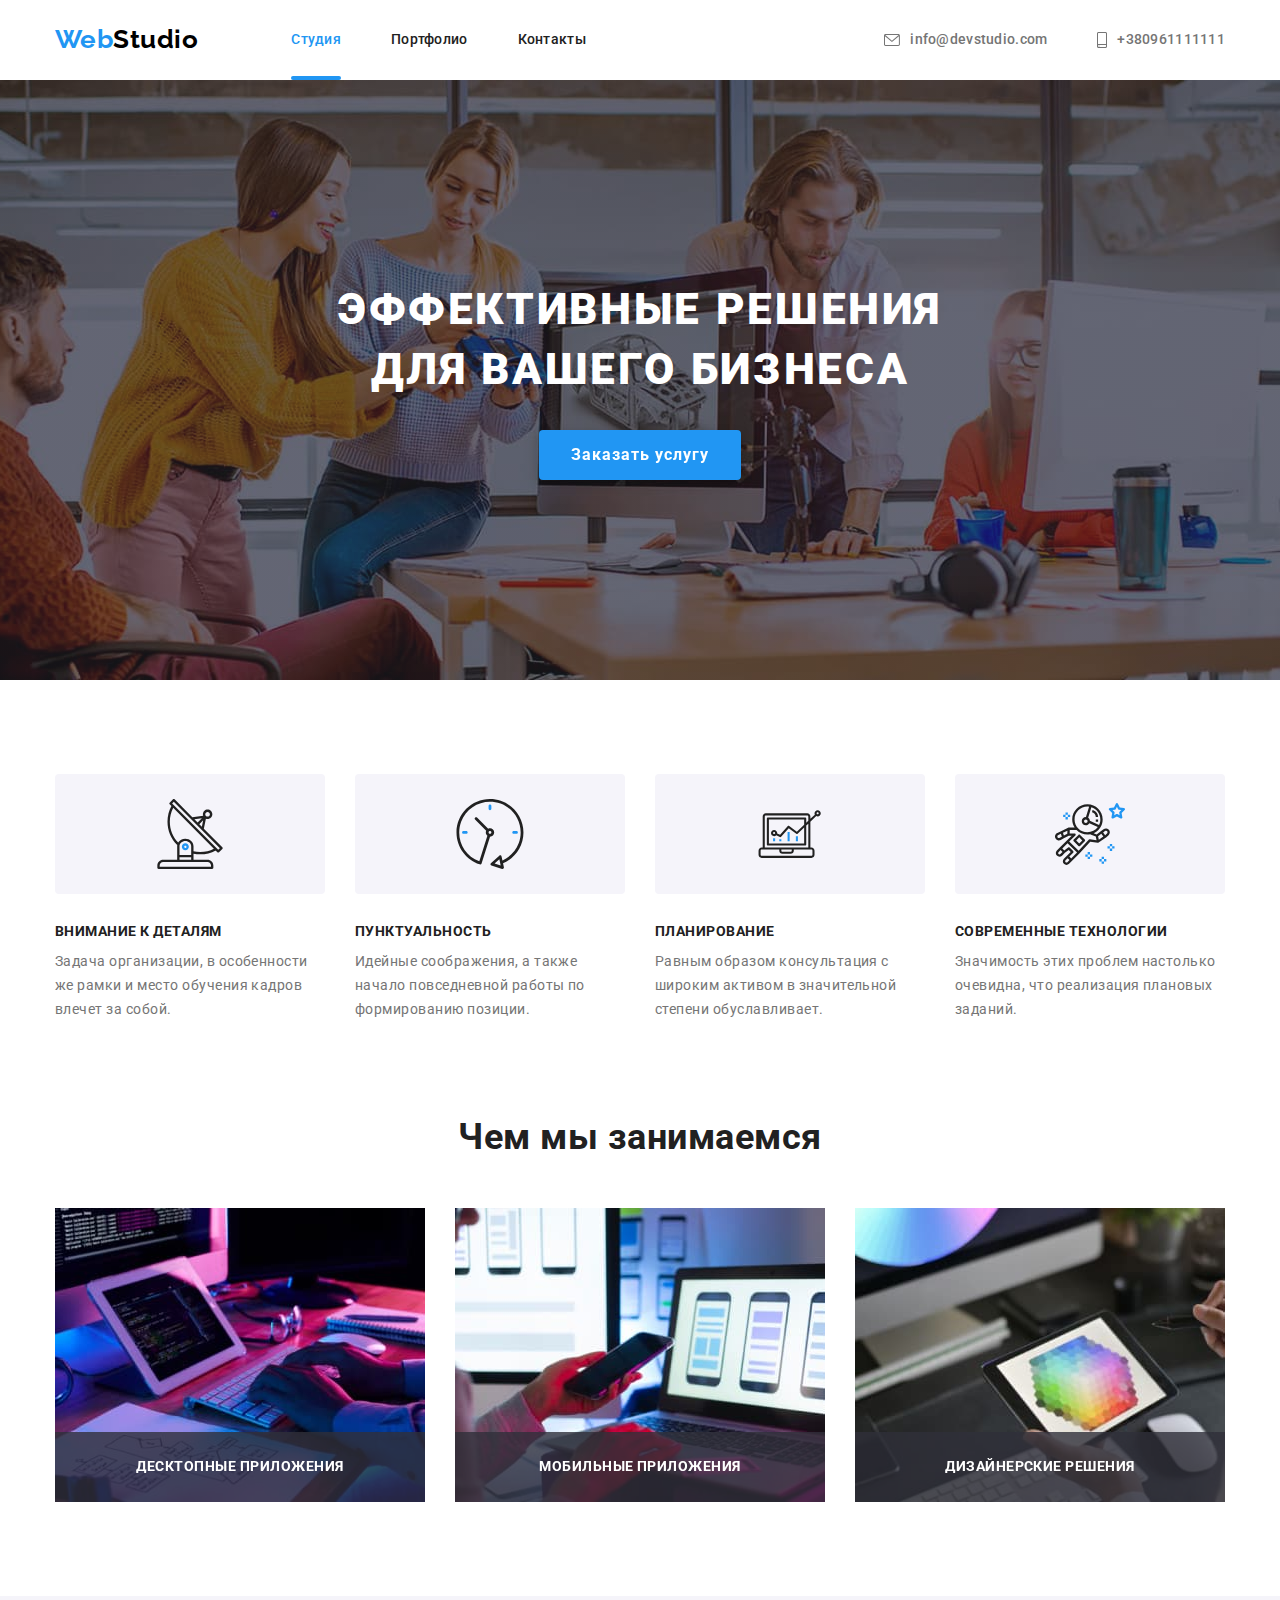
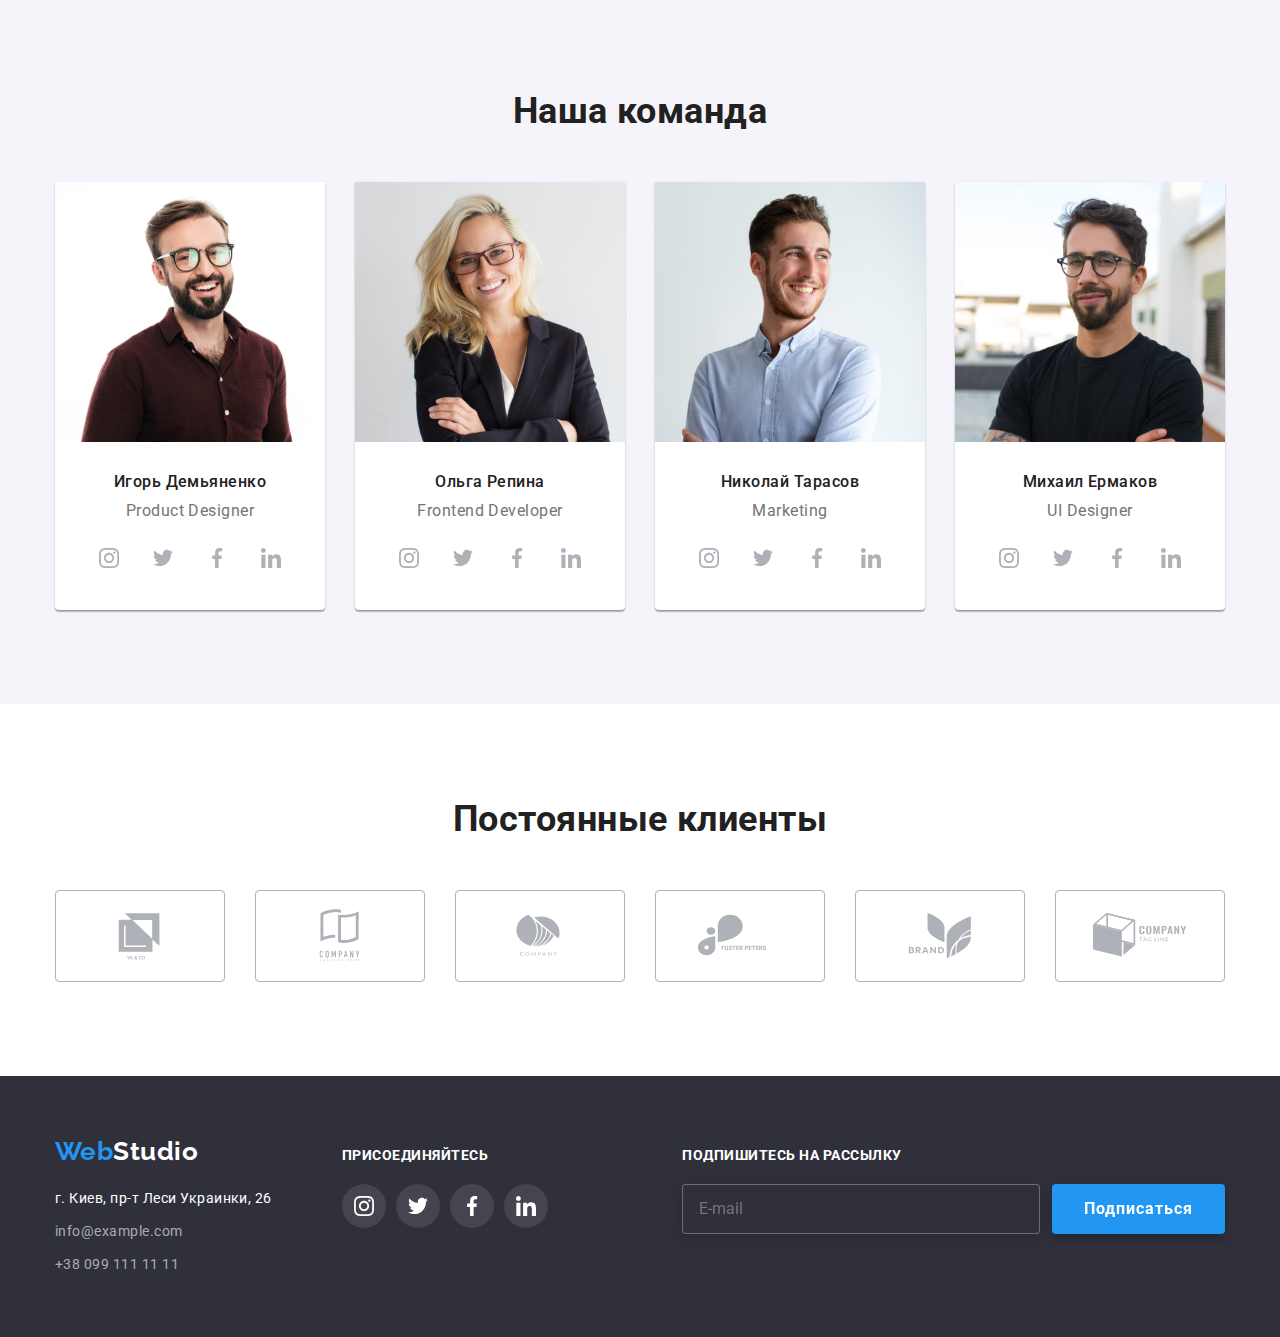
==== index.html @ 72ffa704 "Change background-image" ====
<!DOCTYPE html>
<html lang="ru">
<head>
    <meta charset="UTF-8">
    <meta http-equiv="X-UA-Compatible" content="IE=edge">
    <meta name="viewport" content="width=device-width, initial-scale=1.0">
    <title>Студия</title>
    <link rel="preconnect" href="https://fonts.googleapis.com">
    <link rel="preconnect" href="https://fonts.gstatic.com" crossorigin>
    <link href="https://fonts.googleapis.com/css2?family=Raleway:wght@700&family=Roboto:wght@400;500;700;900&display=swap"
        rel="stylesheet">
    <link rel="stylesheet" href="https://cdnjs.cloudflare.com/ajax/libs/modern-normalize/1.1.0/modern-normalize.min.css">
    <link rel="stylesheet" href="./css/style.css">
</head>
<body>
    <!-- Header section -->
    <header class="page-header">
        <div class="container page-nav">
            <nav class="main-nav">
                <a href="/" class="logo" lang="en"> Web<span class="logo-dark">Studio</span></a>
                <ul class="site-nav list">
                    <li class="site-nav-item"><a href="./index.html" class="nav-link current">Студия</a></li>
                    <li class="site-nav-item"><a href="./portfolio.html" class="nav-link">Портфолио</a></li>
                    <li class="site-nav-item"><a href="" class="nav-link">Контакты</a></li>
                    
                </ul>
            </nav>
            
            <ul class="auth-nav list">
                <li class="auth-item"><a href="mailto:info@devstudio.com" class="auth-link">
                    <svg class="nav-icon" width="16" height="12">
                        <use href="./images/icons.svg#icon-envelope"></use>
                    </svg>
                    info@devstudio.com</a></li>
                <li class="auth-item"><a href="tel:+380961111111" class="auth-link">
                    <svg class="nav-icon" width="10" height="16">
                    <use href="./images/icons.svg#icon-smartphone"></use>
                </svg>
                +380961111111</a></li>
            </ul>
        </div>
    </header>
    <!-- Main section -->
    <main>
        <section class="hero-section">
            <h1 class="hero-title">Эффективные решения для вашего бизнеса</h1>
            <button type="button" class="hero-button" data-modal-open>Заказать услугу</button>
            <div class="backdrop is-hidden" data-modal>
                <div class="modal">
                    <button type="button" class="modal-btn" data-modal-close>
                        <svg class="modal-close-btn" width="18" height="18">
                            <use href="./images/icons.svg#icon-close-black"></use>
                        </svg>
                    </button>
                    <form action="" class="registration-form">
                        <h2 class="registration-title">
                            Оставьте свои данные, мы вам перезвоним
                        </h2>
                        <div class="registration-field">
                            <label class="registration-label">
                                <span class="registration-label-title">Имя</span>
                                <div class="registration-input-form">
                                    <input type="text" class="registration-input" name="name">
                                    <svg class="reg-icon" width="18" height="18">
                                        <use href="./images/icons.svg#icon-person-black-18"></use>
                                    </svg>
                                </div>

                            </label>
                        </div>
                        <div class="registration-field">
                            <label class="registration-label">
                                <span class="registration-label-title">Телефон</span>
                                <div class="registration-input-form">
                                    <input type="tel" class="registration-input" name="tel">
                                    <svg class="reg-icon" width="18" height="18">
                                        <use href="./images/icons.svg#icon-phone-black"></use>
                                    </svg>
                                </div>
                            </label>
                        </div>
                        <div class="registration-field">
                            <label class="registration-label">
                                <span class="registration-label-title">Почта</span>
                                <div class="registration-input-form">
                                    <input type="email" class="registration-input" name="email">
                                    <svg class="reg-icon" width="18" height="18">
                                        <use href="./images/icons.svg#icon-email-black"></use>
                                    </svg>
                                </div>
                            </label>
                        </div>
                        <div class="registration-field">
                            <label class="registration-label-title" for="comments">Комментарий</label>
                            <textarea name="comments" class="registration-comments" id="comments" rows="10" placeholder="Введите текст"></textarea>
                        </div>
                        <div class="registration-field">
                            <label class="policy-title">
                                <input type="checkbox" class="policy-check" name="policy">
                                <span class="policy-icon"></span>
                                Соглашаюсь с рассылкой и принимаю Условия договора</label>
                        </div>
                        <button type="submit" class="hero-button">Отправить</button>

                    </form>
                </div>
            </div>
        </section>
        <!-- Чем мы занимаемся -->
        <section class="section">
            <div class="container">
                <h2 class="visually-hidden">Наши преимущества</h2>
                <ul class="benefits-list">
                    <li class="benefits-item">
                        <div class="benefits-icon">
                            <svg class="benefits-symbol">
                                <use href="./images/icons.svg#icon-antenna"></use>
                            </svg>
                        </div>
                        <h3 class="benefits-title">Внимание к деталям</h3>
                        <p class="benefits-description">Задача организации, в особенности же рамки и место обучения кадров влечет за
                            собой.</p>
                    </li>
                    <li class="benefits-item">
                        <div class="benefits-icon">
                            <svg class="benefits-symbol">
                                <use href="./images/icons.svg#icon-clock"></use>
                            </svg>
                        </div>
                        <h3 class="benefits-title">Пунктуальность</h3>
                        <p class="benefits-description">Идейные соображения, а также начало повседневной работы по формированию
                            позиции.</p>
                    </li>
                    <li class="benefits-item">
                        <div class="benefits-icon">
                            <svg class="benefits-symbol">
                                <use href="./images/icons.svg#icon-diagram"></use>
                            </svg>
                        </div>
                        <h3 class="benefits-title">Планирование</h3>
                        <p class="benefits-description">Равным образом консультация с широким активом в значительной степени
                            обуславливает.</p>
                    </li>
                    <li class="benefits-item">
                        <div class="benefits-icon">
                            <svg class="benefits-symbol">
                                <use href="./images/icons.svg#icon-astronaut"></use>
                            </svg>
                        </div>
                        <h3 class="benefits-title">Современные технологии</h3>
                        <p class="benefits-description">Значимость этих проблем настолько очевидна, что реализация плановых заданий.
                        </p>
                    </li>
                </ul>
            </div>
        </section>
        <section class="section works-section">
            <div class="container">
                <h2 class="works-title">Чем мы занимаемся</h2>
                <ul class="works-list">
                    <li class="works-item">
                        <div class="work-picture">
                            <img src="./images/box1.jpg" alt="Экран с кодом" width="370">
                            <div class="work-block">
                                <h3 class="work-block-title">Десктопные приложения</h3>

                            </div>
                        </div>
                    </li>
                    <li class="works-item">
                        <div class="work-picture">
                            <img src="./images/box2.jpg" alt="Экран с макетом" width="370">
                            <div class="work-block">
                                <h3 class="work-block-title">Мобильные приложения</h3>
                            </div>
                        </div>
                    </li>
                    <li class="works-item">
                        <div class="work-picture">
                            <img src="./images/box3.jpg" alt="экран планшета" width="370">
                            <div class="work-block">
                                <h3 class="work-block-title">Дизайнерские решения</h3>
                            </div>
                        </div>
                    </li>
                </ul>
            </div>
        </section>
        <!-- Наша команда -->
        <section class="section team-section">
            <div class="container">
                <h2 class="works-title">Наша команда</h2>
                <ul class="team-list">
                    <li class="team-item">
                        <img src="./images/img.jpg" alt="Игорь" width="270">
                        <div class="team-description">
                            <h3 class="work-employe">Игорь Демьяненко</h3>
                            <p lang="en" class="work-desccription">Product Designer</p>
                            <ul class="social-items">
                                <li class="social-list">
                                    <a href="" target="_blank" class="social-link">
                                        <svg class="social-icon" width="20px" height="20px" >
                                            <use href="images/icons.svg#icon-instagram"></use>
                                        </svg>
                                    </a>
                                </li>
                                <li class="social-list">
                                    <a href="" target="_blank" class="social-link">
                                        <svg class="social-icon" width="20" height="20">
                                            <use href="./images/icons.svg#icon-twitter"></use>
                                        </svg>
                                    </a>
                                </li>
                                <li class="social-list">
                                    <a href="" target="_blank" class="social-link">
                                        <svg class="social-icon" width="20" height="20">
                                            <use href="./images/icons.svg#icon-facebook"></use>
                                        </svg>
                                    </a>
                                </li>
                                <li class="social-list">
                                    <a href="" target="_blank" class="social-link">
                                        <svg class="social-icon" width="20" height="20">
                                            <use href="./images/icons.svg#icon-linkedin"></use>
                                        </svg>
                                    </a>
                                </li>
                            </ul>
                        </div>
                    </li>
                    <li class="team-item">
                        <img src="./images/img-2.jpg" alt="Ольга" width="270">
                        <div class="team-description">
                            <h3 class="work-employe">Ольга Репина</h3>
                            <p lang="en" class="work-desccription">Frontend Developer</p>
                            <ul class="social-items">
                                <li class="social-list">
                                    <a href="" target="_blank" class="social-link">
                                        <svg class="social-icon" width="20px" height="20px">
                                            <use href="images/icons.svg#icon-instagram"></use>
                                        </svg>
                                    </a>
                                </li>
                                <li class="social-list">
                                    <a href="" target="_blank" class="social-link">
                                        <svg class="social-icon" width="20" height="20">
                                            <use href="./images/icons.svg#icon-twitter"></use>
                                        </svg>
                                    </a>
                                </li>
                                <li class="social-list">
                                    <a href="" target="_blank" class="social-link">
                                        <svg class="social-icon" width="20" height="20">
                                            <use href="./images/icons.svg#icon-facebook"></use>
                                        </svg>
                                    </a>
                                </li>
                                <li class="social-list">
                                    <a href="" target="_blank" class="social-link">
                                        <svg class="social-icon" width="20" height="20">
                                            <use href="./images/icons.svg#icon-linkedin"></use>
                                        </svg>
                                    </a>
                                </li>
                            </ul>
                        </div>
                    </li>
                    <li class="team-item">
                        <img src="./images/img-3.jpg" alt="Николай" width="270">
                        <div class="team-description">
                            <h3 class="work-employe">Николай Тарасов</h3>
                            <p lang="en" class="work-desccription">Marketing</p>
                            <ul class="social-items">
                                <li class="social-list">
                                    <a href="" target="_blank" class="social-link">
                                        <svg class="social-icon" width="20px" height="20px">
                                            <use href="images/icons.svg#icon-instagram"></use>
                                        </svg>
                                    </a>
                                </li>
                                <li class="social-list">
                                    <a href="" target="_blank" class="social-link">
                                        <svg class="social-icon" width="20" height="20">
                                            <use href="./images/icons.svg#icon-twitter"></use>
                                        </svg>
                                    </a>
                                </li>
                                <li class="social-list">
                                    <a href="" target="_blank" class="social-link">
                                        <svg class="social-icon" width="20" height="20">
                                            <use href="./images/icons.svg#icon-facebook"></use>
                                        </svg>
                                    </a>
                                </li>
                                <li class="social-list">
                                    <a href="" target="_blank" class="social-link">
                                        <svg class="social-icon" width="20" height="20">
                                            <use href="./images/icons.svg#icon-linkedin"></use>
                                        </svg>
                                    </a>
                                </li>
                            </ul>
                        </div>
                    </li>
                    <li class="team-item">
                        <img src="./images/img-4.jpg" alt="Михаил" width="270">
                        <div class="team-description">
                            <h3 class="work-employe">Михаил Ермаков</h3>
                            <p lang="en" class="work-desccription">UI Designer</p>
                            <ul class="social-items">
                                <li class="social-list">
                                    <a href="" target="_blank" class="social-link">
                                        <svg class="social-icon" width="20px" height="20px">
                                            <use href="images/icons.svg#icon-instagram"></use>
                                        </svg>
                                    </a>
                                </li>
                                <li class="social-list">
                                    <a href="" target="_blank" class="social-link">
                                        <svg class="social-icon" width="20" height="20">
                                            <use href="./images/icons.svg#icon-twitter"></use>
                                        </svg>
                                    </a>
                                </li>
                                <li class="social-list">
                                    <a href="" target="_blank" class="social-link">
                                        <svg class="social-icon" width="20" height="20">
                                            <use href="./images/icons.svg#icon-facebook"></use>
                                        </svg>
                                    </a>
                                </li>
                                <li class="social-list">
                                    <a href="" target="_blank" class="social-link">
                                        <svg class="social-icon" width="20" height="20">
                                            <use href="./images/icons.svg#icon-linkedin"></use>
                                        </svg>
                                    </a>
                                </li>
                            </ul>
                        </div>
                    </li>
                </ul>
            </div>
        </section>
        <!-- Наши партнеры -->
        <section class="section">
            <div class="container">
                <h2 class="works-title"> Постоянные клиенты</h2>
                <ul class="partners">
                    <li class="partners-list"><a href="" target="_blank" class="partners-link">
                        <svg class="partners-icon" width="20px" height="20px">
                            <use href="images/icons.svg#icon-client1"></use>
                        </svg>
                    </a></li>
                    <li class="partners-list"><a href="" target="_blank" class="partners-link">
                        <svg class="partners-icon" width="20px" height="20px">
                            <use href="images/icons.svg#icon-client2"></use>
                        </svg>
                    </a></li>
                    <li class="partners-list"><a href="" target="_blank" class="partners-link">
                        <svg class="partners-icon" width="20px" height="20px">
                            <use href="images/icons.svg#icon-client3"></use>
                        </svg>
                    </a></li>
                    <li class="partners-list"><a href="" target="_blank" class="partners-link">
                        <svg class="partners-icon" width="20px" height="20px">
                            <use href="images/icons.svg#icon-client4"></use>
                        </svg>
                    </a></li>
                    <li class="partners-list"><a href="" target="_blank" class="partners-link">
                        <svg class="partners-icon" width="20px" height="20px">
                            <use href="images/icons.svg#icon-client5"></use>
                        </svg>
                    </a></li>
                    <li class="partners-list"><a href="" target="_blank" class="partners-link">
                        <svg class="partners-icon" width="20px" height="20px">
                            <use href="images/icons.svg#icon-client6"></use>
                        </svg>
                    </a></li>
                </ul>
            </div>
        </section>

    </main>

    <!-- Footer section -->
    <footer class="footer-page">
        <div class="container footer-items">
            <div class="footer-adress">
                <a href="/" class="logo footer-logo" lang="en"> Web<span class="logo-light">Studio</span></a>
                <address class="address">
                    <ul>
                        <li class="address-item"><a href="https://goo.gl/maps/YRbQZVah7VMLd3e68" target="_blank"
                                rel="noreferrer noopener" class="footer-contacts footer-maps">г. Киев, пр-т Леси Украинки, 26</a></li>
                        <li class="address-item"><a href="mailto:info@devstudio.com" class="footer-contacts">info@example.com</a></li>
                        <li class="address-item"><a href="tel:+380961111111" class="footer-contacts">+38 099 111 11 11</a></li>
                    </ul>
                </address>
            </div>
            <div class="footer-social">
                <h2 class="footer-social-title">Присоединяйтесь</h2>
                <ul class="footer-social-items">
                    <li class="footer-social-list">
                        <a href="" target="_blank" class="footer-social-link">
                            <svg class="footer-social-icon" width="20px" height="20px">
                                <use href="images/icons.svg#icon-instagram"></use>
                            </svg>
                        </a>
                    </li>
                    <li class="footer-social-list">
                        <a href="" target="_blank" class="footer-social-link">
                            <svg class="footer-social-icon" width="20" height="20">
                                <use href="./images/icons.svg#icon-twitter"></use>
                            </svg>
                        </a>
                    </li>
                    <li class="footer-social-list">
                        <a href="" target="_blank" class="footer-social-link">
                            <svg class="footer-social-icon" width="20" height="20">
                                <use href="./images/icons.svg#icon-facebook"></use>
                            </svg>
                        </a>
                    </li>
                    <li class="footer-social-list">
                        <a href="" target="_blank" class="footer-social-link">
                            <svg class="footer-social-icon" width="20" height="20">
                                <use href="./images/icons.svg#icon-linkedin"></use>
                            </svg>
                        </a>
                    </li>
                </ul>
            </div>
            <div class="footer-sign">
                <h2 class="footer-social-title">Подпишитесь на рассылку</h2>
                <form action="" class="footer-form">
                    <input type="text" class="footer-form-input" name="email" placeholder="E-mail">
                    <button type="submit" class="hero-button">Подписаться</button>
                </form>
            </div>
        </div>
    </footer>
    <script src="./js/modal.js"></script>
</body>
</html>
---- css/style.css ----
:root {
  --primary-text-color: #212121;
  --secodary-text-color: #757575;
  --accent-color: #2196f3;
  --secondary-bcg-color: #2f303a;
  --white-text-color: #ffffff;
  --primary-bcg-button: #f5f4fa;
  --button-hero-hover-color: #188ce8;
  --footer-adress-link-color: rgba(255, 255, 255, 0.6);
  --border-primary-color: #eeeeee;
  --border-secondary-color: #ececec;
  --primary-icon-color: #afb1b8;
  --timing-function: cubic-bezier(0.4, 0, 0.2, 1);
}

body {
  color: var(--primary-text-color);

  font-family: Roboto, sans-serif;
  letter-spacing: 0.03em;
}
p,
h1,
h2,
h3,
h4,
h5 {
  margin: 0;
}
img {
  display: block;
  max-width: 100%;
  height: auto;
}

ul {
  padding: 0;
  margin: 0;

  list-style: none;
}
.container {
  width: 1200px;
  padding-left: 15px;
  padding-right: 15px;
  margin: 0 auto;
}
.section {
  padding-top: 94px;
  padding-bottom: 94px;
}
.visually-hidden {
  position: absolute;
  white-space: nowrap;
  width: 1px;
  height: 1px;
  overflow: hidden;
  border: 0;
  padding: 0;
  clip: rect(0 0 0 0);
  clip-path: inset(50%);
  margin: -1px;
}
/* Header */
.page-header.border {
  border-bottom: 1px solid var(--border-secondary-color);
}
.page-nav {
  display: flex;
  align-items: center;
}
/* Logo */
.logo {
  padding-top: 24px;
  padding-bottom: 25px;
  text-decoration: none;
  color: var(--accent-color);

  font-family: Raleway, sans-serif;
  font-weight: 700;
  font-size: 26px;
  line-height: 1.19;
}
.logo.footer-logo {
  padding-top: 0;
  padding-bottom: 0;
  margin-bottom: 10px;
}
.logo-dark {
  color: #000;
}
.logo-light {
  color: var(--white-text-color);
}
/* site-nav */
.main-nav {
  display: flex;
}
.site-nav {
  display: flex;
  margin-left: 93px;
}
.site-nav-item:not(:last-child) {
  margin-right: 50px;
}

.nav-icon {
  fill: currentColor;
  margin-right: 10px;
}

.phone-icon {
  width: 10px;
  height: 16px;
  margin-right: 10px;
}
.nav-link {
  position: relative;
  padding-top: 32px;
  padding-bottom: 32px;
  display: block;

  text-decoration: none;
  color: var(--primary-text-color);
  font-weight: 500;
  font-size: 14px;
  line-height: 1.14;
  letter-spacing: 0.02em;

  transition: color 250ms var(--timing-function);
}
.nav-link.current::after {
  content: '';
  position: absolute;
  bottom: 0;
  left: 0;

  display: block;
  width: 100%;
  height: 4px;
  border-radius: 2px;
  background-color: var(--accent-color);
}
.nav-link:hover,
.nav-link:focus,
.nav-link.current {
  color: var(--accent-color);
}

/* auth-nav */
.auth-nav {
  display: flex;
  margin-left: auto;
}

.auth-item:not(:last-child) {
  margin-right: 50px;
}
.auth-link {
  display: flex;
  text-decoration: none;
  color: var(--secodary-text-color);
  font-weight: 500;
  font-size: 14px;
  line-height: 1.14;
  letter-spacing: 0.02em;
  align-items: center;

  transition: color 250ms var(--timing-function);
}
.auth-link:hover,
.auth-link:focus,
.footer-auth-link:hover,
.footer-auth-link:focus {
  color: var(--accent-color);
}

/* Hero */
.hero-section {
  max-width: 1600px;
  height: 600px;
  margin-left: auto;
  margin-right: auto;
  padding: 200px 0;
  background-color: var(--secondary-bcg-color);
  background-image: linear-gradient(to right, rgba(47, 48, 58, 0.4), rgba(47, 48, 58, 0.4)),
    url('../images/Hero.jpg');
  background-repeat: no-repeat;
  background-position: center;
  background-size: cover;
  /* text-align: center; */
  display: flex;
  flex-direction: column;
  justify-content: center;
  align-items: center;
}
.hero-title {
  margin-top: 0;
  margin-bottom: 30px;
  margin-left: auto;
  margin-right: auto;
  width: 696px;

  color: var(--white-text-color);
  font-weight: 900;
  font-size: 44px;
  line-height: 1.36;
  text-align: center;
  letter-spacing: 0.06em;
  text-transform: uppercase;
}
.hero-button {
  padding: 10px 32px;
  border: none;
  border-radius: 4px;

  color: var(--white-text-color);
  background-color: var(--accent-color);
  font-family: inherit;
  font-weight: 700;
  font-size: 16px;
  line-height: 1.87;
  align-items: center;
  text-align: center;
  letter-spacing: 0.06em;
  cursor: pointer;
  filter: drop-shadow(0px 4px 4px rgba(0, 0, 0, 0.25));

  transition: background-color 250ms var(--timing-function);
}
.hero-button:hover,
.hero-button:focus {
  background-color: var(--button-hero-hover-color);
}
/* Modal window */
.backdrop {
  position: fixed;
  top: 0;
  left: 0;
  width: 100%;
  height: 100%;
  background-color: rgba(0, 0, 0, 0.2);
}
.backdrop.is-hidden {
  opacity: 0;
  pointer-events: none;
  visibility: hidden;
  transition: visibility 0ms 250ms, opacity 250ms var(--timing-function);
}
.backdrop.is-hidden .modal {
  transform: translate(-50%, -50%) scale(0.7);
  opacity: 0;
}
.modal {
  position: absolute;
  top: 50%;
  left: 50%;
  transform: translate(-50%, -50%) scale(1);

  min-width: 528px;
  min-height: 581px;

  background: var(--white-text-color);
  box-shadow: 0px 1px 3px rgba(0, 0, 0, 0.12), 0px 1px 1px rgba(0, 0, 0, 0.14),
    0px 2px 1px rgba(0, 0, 0, 0.2);
  border-radius: 4px;

  opacity: 1;
  visibility: visible;
  transition: transform 250ms var(--timing-function), opacity 250ms var(--timing-function);
}
.modal-btn {
  position: absolute;
  top: 8px;
  right: 8px;

  display: flex;
  justify-content: center;
  align-items: center;

  padding: 0;
  width: 30px;
  height: 30px;
  background-color: #ffffff;
  border: 1px solid rgba(0, 0, 0, 0.1);
  border-radius: 50%;
  background-repeat: no-repeat;
  background-size: cover;
  background-position: center;
  cursor: pointer;
}
.registration-title {
  margin-bottom: 12px;
}
.registration-form {
  outline: 1px solid tomato;
  padding: 40px;
}
.registration-field {
  /* outline: 1px solid blue; */
  display: flex;
  flex-direction: column;
  margin-bottom: 10px;
}
.registration-label {
  display: flex;
  flex-direction: column;
  width: 100%;
}
.registration-input {
  padding-left: 42px;
  width: 100%;
  height: 40px;
  border: 1px solid rgba(33, 33, 33, 0.2);
  border-radius: 4px;

  transition: border-color 250ms var(--timing-function);
}
.registration-input-form {
  position: relative;
}
.registration-input:focus {
  border-color: var(--accent-color);
}
.registration-input:focus + .reg-icon {
  fill: var(--accent-color);
}
.registration-comments {
  padding: 12px 16px;
  border: 1px solid rgba(33, 33, 33, 0.2);
  border-radius: 4px;
}
.registration-label-title {
  margin-bottom: 4px;
  font-size: 12px;
  line-height: 1.16;
  letter-spacing: 0.01em;

  color: var(--secodary-text-color);
}
.reg-icon {
  position: absolute;
  left: 12px;
  top: 50%;
  transform: translateY(-50%);
  fill: var(--primary-text-color);

  transition: fill 250ms var(--timing-function);
}
.policy-title {
  display: flex;
  justify-content: center;
  align-items: center;
  font-size: 14px;
  line-height: 1.71;
  color: var(--secodary-text-color);
}
.policy-check {
  -webkit-appearance: none;
  -moz-appearance: none;
  appearance: none;
}
.policy-check:checked + .policy-icon {
  background-color: var(--accent-color);
  border-color: var(--accent-color);
  background-image: url(../images/icon\ check.svg);
  background-size: contain;
  background-position: center;
  background-origin: border-box;
}
.policy-icon {
  display: inline-block;
  margin-right: 7px;
  width: 16px;
  height: 15px;
  border: 1px solid var(--primary-text-color);
  border-radius: 2px;
}
/* Works */
.works-list {
  display: flex;
  margin-left: -30px;
}
.works-item {
  flex-basis: calc(100% / 3 - 30px);
  margin-left: 30px;
}
.works-title {
  margin-top: 0;
  margin-bottom: 50px;

  font-weight: 700;
  font-size: 36px;
  line-height: 1.17;
  text-align: center;
}
.work-picture {
  position: relative;
  /* text-align: center; */
}
.work-block {
  display: flex;
  justify-content: center;
  align-items: center;
  position: absolute;
  left: 0;
  bottom: 0%;
  width: 100%;
  height: 70px;
  background-color: rgba(47, 48, 58, 0.8);
}
.work-block-title {
  font-weight: 700;
  font-size: 14px;
  line-height: 1.14;
  text-transform: uppercase;
  color: var(--white-text-color);
}
/* Team */
.team-section {
  background-color: var(--primary-bcg-button);
}
.team-list {
  display: flex;
  margin-left: -30px;
}
.team-item {
  flex-basis: calc(100% / 4 - 30px);
  margin-left: 30px;

  background-color: var(--white-text-color);
  box-shadow: 0px 1px 3px rgba(0, 0, 0, 0.12), 0px 1px 1px rgba(0, 0, 0, 0.14),
    0px 2px 1px rgba(0, 0, 0, 0.2);
  border-radius: 0px 0px 4px 4px;
}
.team-description {
  padding-top: 30px;
  padding-bottom: 30px;
}
/* Works */
.works-section {
  padding-top: 0;
}
.work-employe {
  margin-bottom: 10px;

  font-weight: 500;
  font-size: 16px;
  line-height: 1.19;
  text-align: center;
}
.work-desccription {
  margin-bottom: 16px;
  color: var(--secodary-text-color);
  font-size: 16px;
  line-height: 1.19;
  text-align: center;
}
/* Footer */
.footer-page {
  padding-top: 60px;
  padding-bottom: 60px;
  background-color: var(--secondary-bcg-color);
}
.footer-items {
  display: flex;
  align-items: baseline;
}
.footer-adress {
  margin-right: 70px;
}

.footer-social-title {
  margin-bottom: 20px;
  font-weight: 700;
  font-size: 14px;
  line-height: 1.14;
  text-transform: uppercase;
  color: var(--white-text-color);
}
.footer-social-items {
  display: flex;
}
.footer-social-link {
  display: flex;
  justify-content: center;
  align-items: center;
  width: 44px;
  height: 44px;
  border-radius: 50%;
  background-color: rgba(255, 255, 255, 0.1);
  color: var(--white-text-color);

  transition: background-color 250ms var(--timing-function);
}
.footer-social-icon {
  fill: currentColor;
}
.footer-social-link:hover,
.footer-social-link:focus {
  background-color: var(--accent-color);
}
.footer-contacts {
  text-decoration: none;
  color: var(--footer-adress-link-color);
  font-style: normal;
  font-size: 14px;
  line-height: 1.71;

  transition: color 250ms cubic-bezier(0.4, 0, 0.2, 1);
}
.footer-contacts:hover,
.footer-contacts:focus {
  color: var(--white-text-color);
}
.footer-maps {
  color: var(--white-text-color);
}
.address {
  margin-top: 20px;
  font-style: normal;
}
.address-item:not(:last-child) {
  margin-bottom: 9px;
}

.footer-form {
  display: flex;
}
.footer-form-input {
  margin-right: 12px;
  min-width: 358px;
  padding-left: 16px;
  border: 1px solid rgba(255, 255, 255, 0.3);
  filter: drop-shadow(0px 4px 4px rgba(0, 0, 0, 0.15));
  border-radius: 4px;
  background-color: var(--secondary-bcg-color);
  color: var(--white-text-color);
}
.footer-form-input::placeholder {
  color: rgba(255, 255, 255, 0, 6);
  /* padding-left: 16px; */
  font-size: 16px;
  line-height: 1.25;
  display: flex;
  align-items: center;
}
.footer-sign {
  margin-left: auto;
}

/* Filter */
.filter {
  display: flex;
  justify-content: center;
  margin-bottom: 50px;
}
.filter-item:not(:last-child) {
  margin-right: 8px;
}
.filter-btn {
  padding: 6px 22px;
  border-color: transparent;
  border-radius: 4px;
  color: var(--primary-text-color);
  background-color: var(--primary-bcg-button);
  font-family: inherit;
  font-weight: 500;
  font-size: 16px;
  line-height: 1.63;
  cursor: pointer;

  transition: color 250ms cubic-bezier(0.4, 0, 0.2, 1),
    background-color 250ms cubic-bezier(0.4, 0, 0.2, 1),
    box-shadow 250ms cubic-bezier(0.4, 0, 0.2, 1);
}
.filter-btn:hover,
.filter-btn:focus {
  color: var(--white-text-color);
  background-color: var(--accent-color);
  box-shadow: 0px 3px 1px rgba(0, 0, 0, 0.1), 0px 1px 2px rgba(0, 0, 0, 0.08),
    0px 2px 2px rgba(0, 0, 0, 0.12);
}
.filter-btn.current {
  color: var(--white-text-color);
  background-color: var(--accent-color);
}
/* проекты */
.project-section {
  display: flex;
  flex-wrap: wrap;
  margin-top: -30px;
  margin-left: -30px;
}
.project-list {
  flex-basis: calc(100% / 3 - 30px);
  margin-top: 30px;
  margin-left: 30px;
}
.project-item {
  display: block;
  text-decoration: none;

  transition: box-shadow 250ms cubic-bezier(0.4, 0, 0.2, 1);
}
.project-item:hover,
.project-item:focus {
  box-shadow: 0px 1px 1px rgba(0, 0, 0, 0.12), 0px 4px 4px rgba(0, 0, 0, 0.06),
    1px 4px 6px rgba(0, 0, 0, 0.16);
}
.project-item:hover .project-overlay,
.project-item:focus .project-overlay {
  transform: translateY(0);
}
.project-box {
  padding: 20px 24px;
  border-right: 1px solid var(--border-primary-color);
  border-bottom: 1px solid var(--border-primary-color);
  border-left: 1px solid var(--border-primary-color);
}
.project-title {
  margin-bottom: 4px;
  color: var(--primary-text-color);

  font-weight: 700;
  font-size: 18px;
  line-height: 2;
  letter-spacing: 0.06em;
}
.project-text {
  color: var(--secodary-text-color);
  font-size: 16px;
  line-height: 1.87;
}
.project-thumb {
  position: relative;
  overflow: hidden;
}
.project-overlay {
  position: absolute;
  top: 0;
  left: 0;
  width: 100%;
  height: 100%;
  transform: translateY(100%);
  transition: transform 250ms cubic-bezier(0.4, 0, 0.2, 1);

  padding: 63px 24px;

  font-size: 18px;
  line-height: 1.56;

  color: var(--white-text-color);
  background-color: rgba(33, 150, 243, 0.9);
}
/* Benefits */
.benefits-list {
  display: flex;
  margin-left: -30px;
}
.benefits-item {
  flex-basis: calc(100% / 4 - 30px);
  margin-left: 30px;
}
.benefits-icon {
  display: flex;
  height: 120px;
  margin-bottom: 30px;
  background-color: var(--primary-bcg-button);
  border-radius: 4px;
  justify-content: center;
  align-items: center;
}
.benefits-symbol {
  width: 70px;
  height: 70px;
}
.benefits-title {
  margin-top: 0;
  margin-bottom: 10px;
  font-weight: 700;
  font-size: 14px;
  line-height: 1.14;
  text-transform: uppercase;
}
.benefits-description {
  margin-top: 0;
  margin-bottom: 0;
  color: var(--secodary-text-color);
  font-size: 14px;
  line-height: 1.71;
}
.social-items {
  display: flex;
  justify-content: center;
}
.social-list {
  width: 44px;
  height: 44px;
}
.social-list:not(:last-child),
.footer-social-list:not(:last-child) {
  margin-right: 10px;
}
.social-link {
  display: flex;
  justify-content: center;
  align-items: center;
  width: 44px;
  height: 44px;
  border-radius: 50%;
  color: var(--primary-icon-color);

  transition: color 250ms var(--timing-function), background-color 250ms var(--timing-function);
}
.social-icon {
  fill: currentColor;
}
.social-link:hover,
.social-link:focus {
  background-color: var(--accent-color);
  color: var(--white-text-color);
}
.partners {
  display: flex;
  justify-content: center;
}
.partners-list:not(:last-child) {
  margin-right: 30px;
}
.partners-link {
  display: flex;
  justify-content: center;
  align-items: center;
  width: 170px;
  height: 92px;
  border: 1px solid var(--primary-icon-color);
  border-radius: 4px;
  color: var(--primary-icon-color);

  transition: color 250ms var(--timing-function), border-color 250ms var(--timing-function);
}
.partners-icon {
  width: 106px;
  height: 60px;
  fill: currentColor;
}
.partners-link:hover,
.partners-link:focus {
  color: var(--accent-color);
  border-color: var(--accent-color);
}
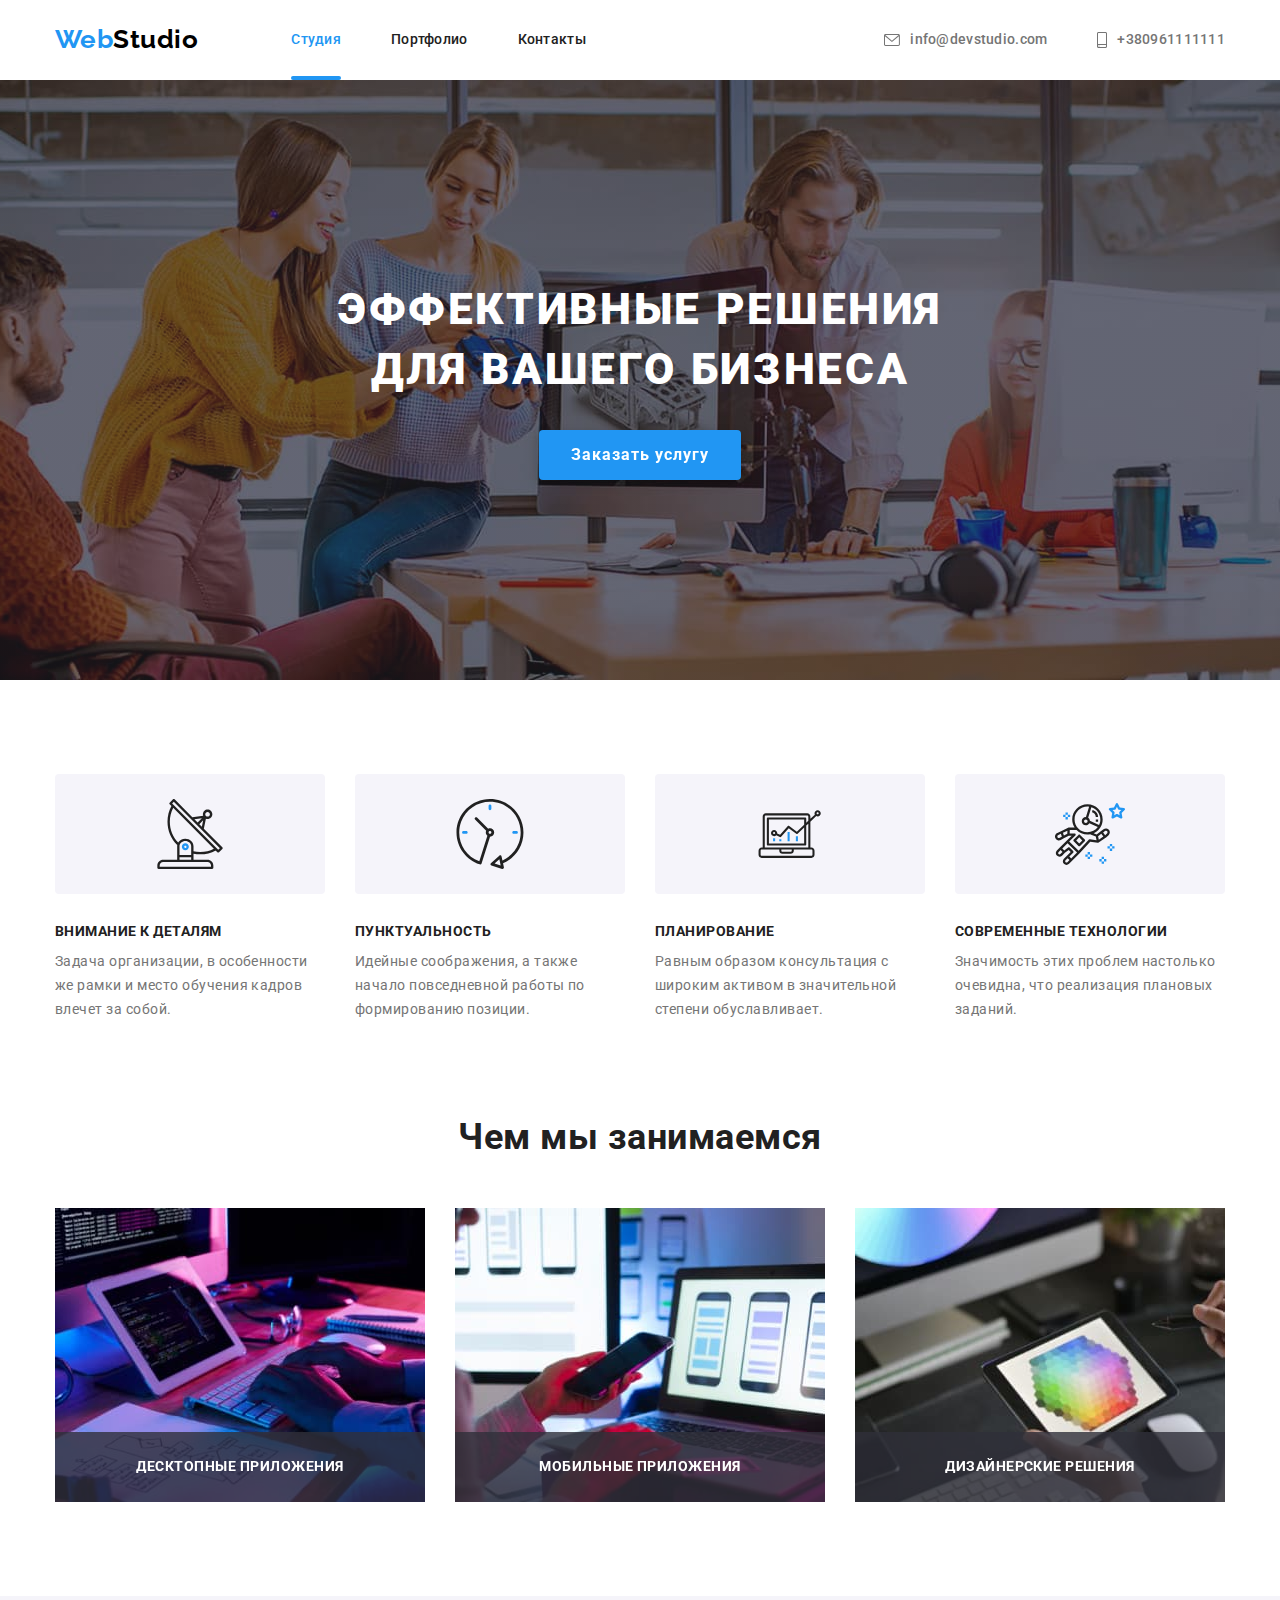
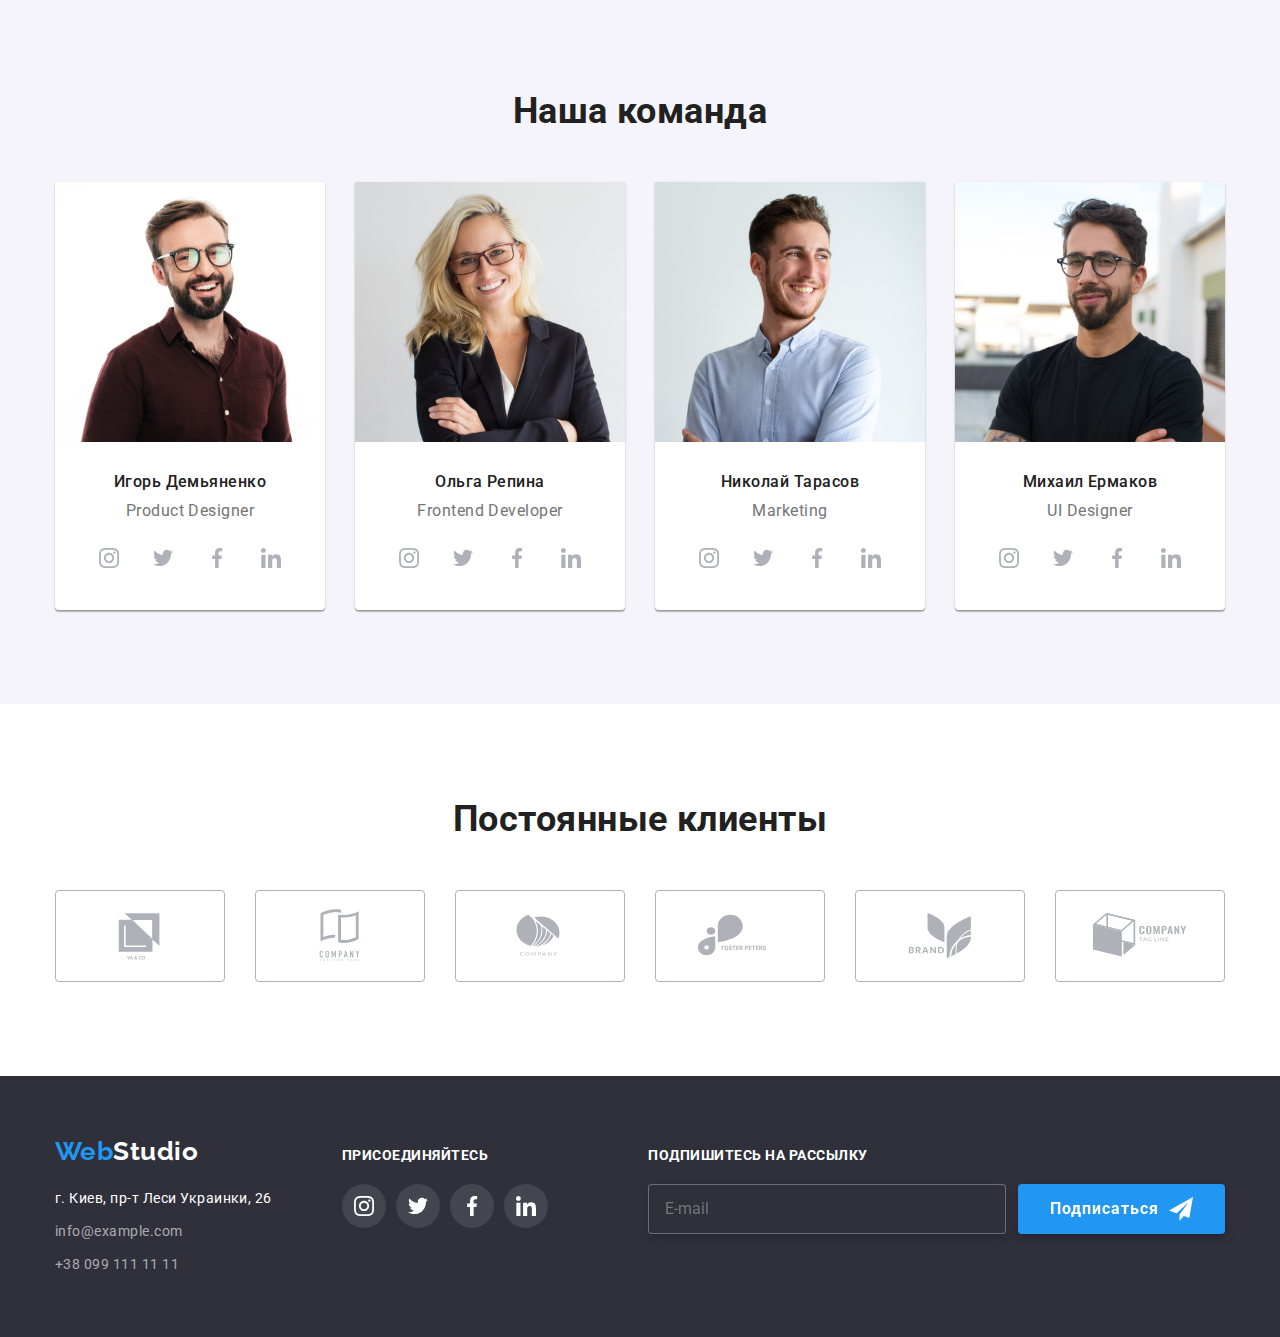
==== commit af04e0ab: "Add footer checkbox" ====
--- a/index.html
+++ b/index.html
@@ -94,13 +94,15 @@
                             <label class="registration-label-title" for="comments">Комментарий</label>
                             <textarea name="comments" class="registration-comments" id="comments" rows="10" placeholder="Введите текст"></textarea>
                         </div>
-                        <div class="registration-field">
+                        <div class="registration-field-policy">
                             <label class="policy-title">
                                 <input type="checkbox" class="policy-check" name="policy">
-                                <span class="policy-icon"></span>
-                                Соглашаюсь с рассылкой и принимаю Условия договора</label>
-                        </div>
-                        <button type="submit" class="hero-button">Отправить</button>
+                                <svg class="policy-icon"width="16" height="15" >
+                                    <use href="./images/icons.svg#icon-agree"></use>
+                                </svg>
+                                Соглашаюсь с рассылкой и принимаю  <span class="agreement-link">  Условия договора</span></label>
+                        </div>
+                        <button type="submit" class="hero-button modal-send-button">Отправить</button>
 
                     </form>
                 </div>
@@ -434,7 +436,11 @@
                 <h2 class="footer-social-title">Подпишитесь на рассылку</h2>
                 <form action="" class="footer-form">
                     <input type="text" class="footer-form-input" name="email" placeholder="E-mail">
-                    <button type="submit" class="hero-button">Подписаться</button>
+                    <button type="submit" class="hero-button">Подписаться
+                        <svg class="footer-form-icon" width="24" height="24">
+                            <use href="./images/icons.svg#icon-icon-send-2"></use>
+                        </svg>
+                    </button>
                 </form>
             </div>
         </div>
--- a/css/style.css
+++ b/css/style.css
@@ -210,6 +210,7 @@
   text-transform: uppercase;
 }
 .hero-button {
+  display: flex;
   padding: 10px 32px;
   border: none;
   border-radius: 4px;
@@ -289,6 +290,16 @@
   background-position: center;
   cursor: pointer;
 }
+.modal-close-btn {
+  transition: fill 250ms var(--timing-function);
+}
+.modal-btn:hover .modal-close-btn {
+  fill: var(--accent-color);
+}
+.modal-send-button {
+  margin-left: auto;
+  margin-right: auto;
+}
 .registration-title {
   margin-bottom: 12px;
 }
@@ -300,7 +311,14 @@
   /* outline: 1px solid blue; */
   display: flex;
   flex-direction: column;
+  /* margin-bottom: 10px; */
+}
+.registration-field:not(:last-child) {
   margin-bottom: 10px;
+}
+.registration-field-policy {
+  margin-top: 20px;
+  margin-bottom: 30px;
 }
 .registration-label {
   display: flex;
@@ -369,12 +387,19 @@
   background-origin: border-box;
 }
 .policy-icon {
-  display: inline-block;
   margin-right: 7px;
-  width: 16px;
-  height: 15px;
+  /* width: 16px;
+  height: 15px; */
   border: 1px solid var(--primary-text-color);
   border-radius: 2px;
+  transition: background-color 250ms var(--timing-function),
+    border-color 250ms var(--timing-function);
+}
+.agreement-link {
+  font-size: 14px;
+  line-height: 1.71;
+  text-decoration-line: underline;
+  color: #2196f3;
 }
 /* Works */
 .works-list {
@@ -526,6 +551,9 @@
 
 .footer-form {
   display: flex;
+}
+.footer-form-icon {
+  margin-left: 10px;
 }
 .footer-form-input {
   margin-right: 12px;
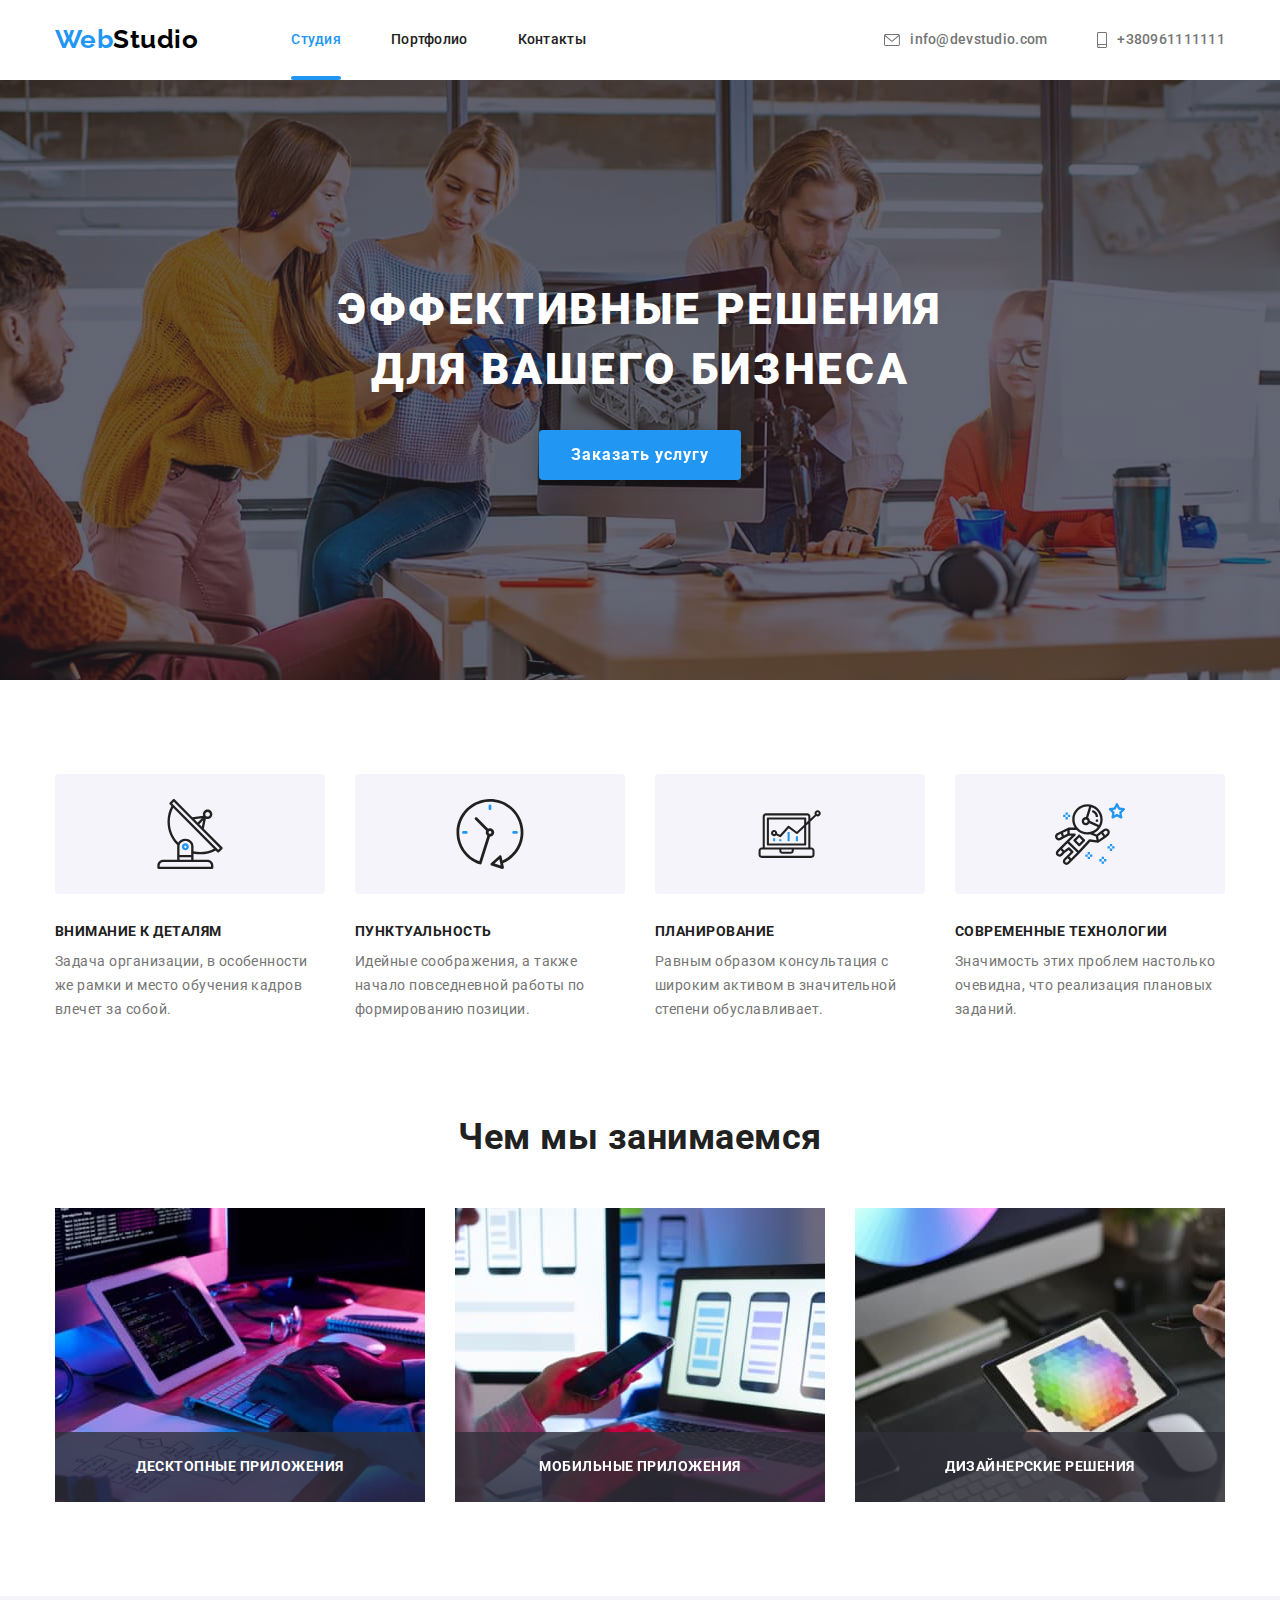
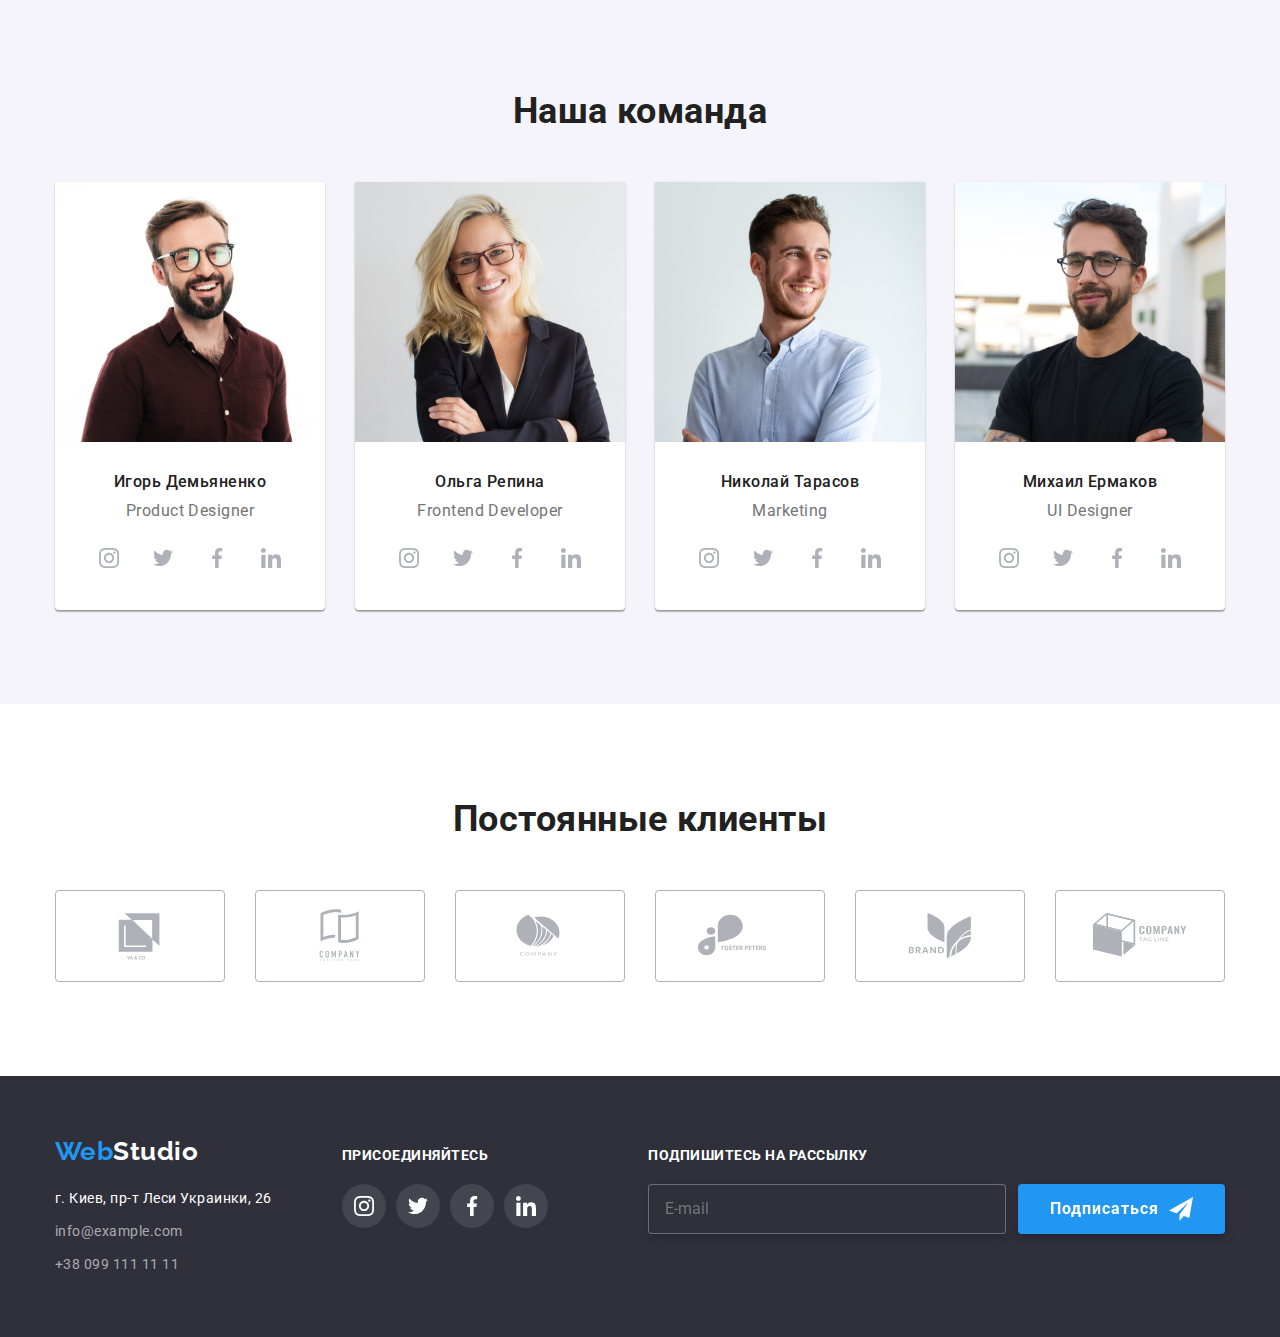
==== commit 9aaee9fe: "Form width change" ====
--- a/index.html
+++ b/index.html
@@ -90,9 +90,9 @@
                                 </div>
                             </label>
                         </div>
-                        <div class="registration-field">
+                        <div class="registration-field comments-field">
                             <label class="registration-label-title" for="comments">Комментарий</label>
-                            <textarea name="comments" class="registration-comments" id="comments" rows="10" placeholder="Введите текст"></textarea>
+                            <textarea name="comments" class="registration-comments" id="comments" rows="5" placeholder="Введите текст"></textarea>
                         </div>
                         <div class="registration-field-policy">
                             <label class="policy-title">
@@ -100,7 +100,9 @@
                                 <svg class="policy-icon"width="16" height="15" >
                                     <use href="./images/icons.svg#icon-agree"></use>
                                 </svg>
-                                Соглашаюсь с рассылкой и принимаю  <span class="agreement-link">  Условия договора</span></label>
+                                Соглашаюсь с рассылкой и принимаю
+                                <a href="" class="agreement-link">Условия договора</a>
+                                </label>
                         </div>
                         <button type="submit" class="hero-button modal-send-button">Отправить</button>
 
--- a/css/style.css
+++ b/css/style.css
@@ -258,8 +258,9 @@
   left: 50%;
   transform: translate(-50%, -50%) scale(1);
 
-  min-width: 528px;
-  min-height: 581px;
+  width: 528px;
+  height: 581px;
+  padding: 40px;
 
   background: var(--white-text-color);
   box-shadow: 0px 1px 3px rgba(0, 0, 0, 0.12), 0px 1px 1px rgba(0, 0, 0, 0.14),
@@ -302,28 +303,35 @@
 }
 .registration-title {
   margin-bottom: 12px;
+  font-weight: 700;
+  font-size: 20px;
+  line-height: 1.15;
+  text-align: center;
+
+  color: var(--primary-text-color);
 }
 .registration-form {
-  outline: 1px solid tomato;
-  padding: 40px;
 }
 .registration-field {
-  /* outline: 1px solid blue; */
   display: flex;
   flex-direction: column;
-  /* margin-bottom: 10px; */
-}
-.registration-field:not(:last-child) {
   margin-bottom: 10px;
+  /* min-width: 448px;
+  min-height: 58px; */
+}
+.registration-field.comments-field {
+  margin-bottom: 20px;
 }
 .registration-field-policy {
-  margin-top: 20px;
+  display: flex;
+  justify-content: center;
+  align-items: center;
+
   margin-bottom: 30px;
 }
 .registration-label {
   display: flex;
   flex-direction: column;
-  width: 100%;
 }
 .registration-input {
   padding-left: 42px;
@@ -347,6 +355,13 @@
   padding: 12px 16px;
   border: 1px solid rgba(33, 33, 33, 0.2);
   border-radius: 4px;
+}
+.registration-comments::placeholder {
+  font-size: 12px;
+  line-height: 1.16;
+  letter-spacing: 0.01em;
+
+  color: rgba(117, 117, 117, 0.5);
 }
 .registration-label-title {
   margin-bottom: 4px;
